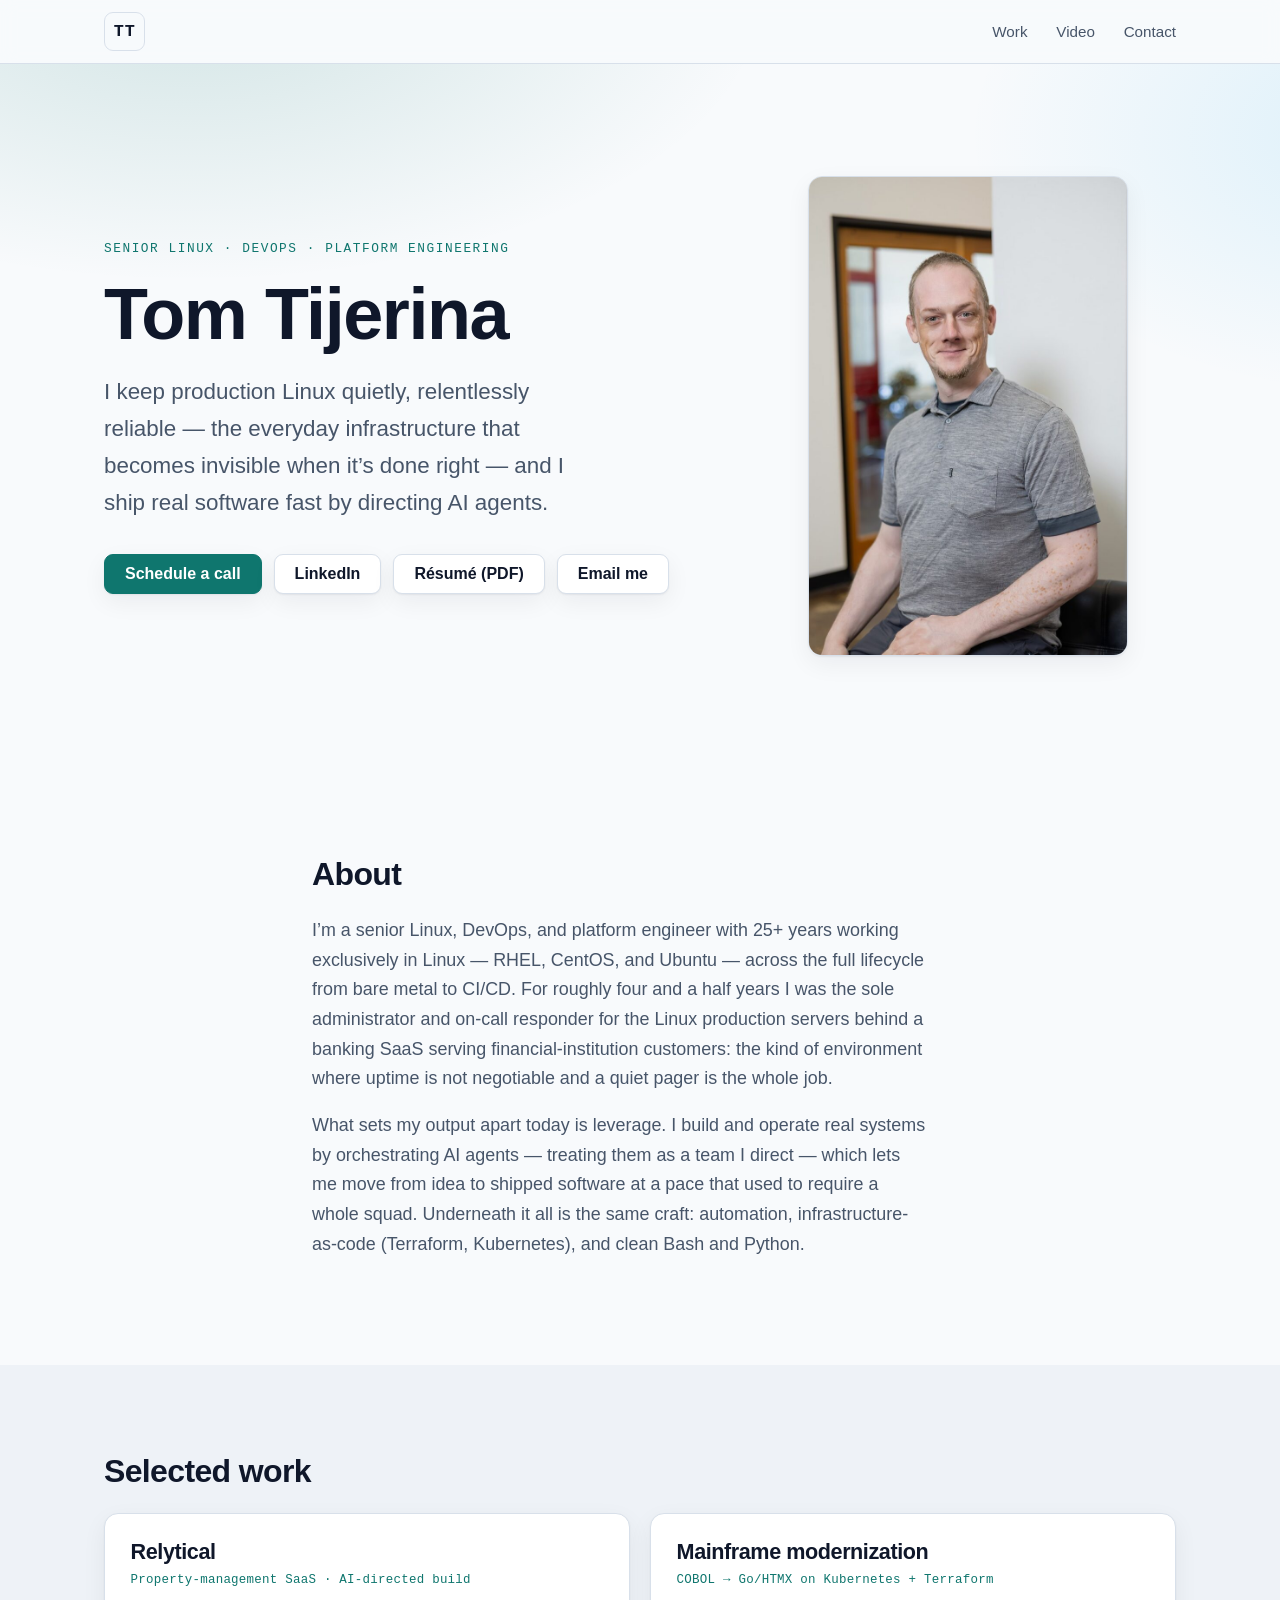
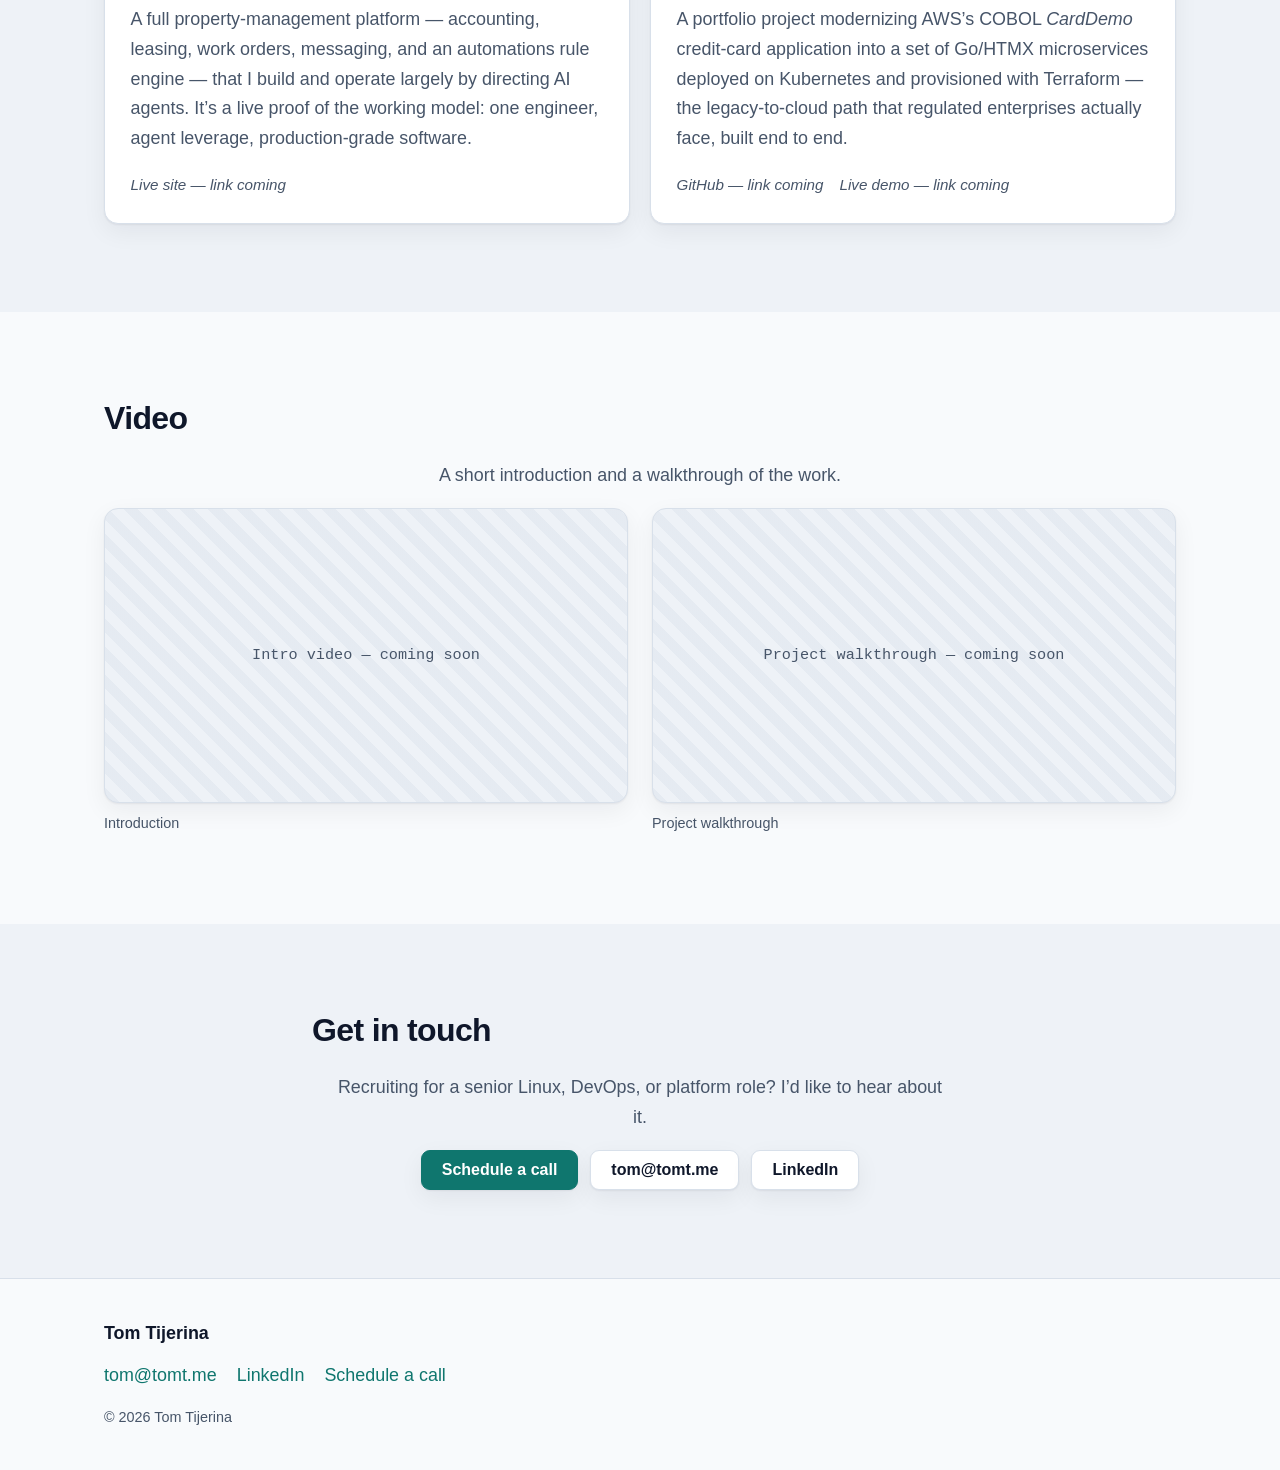
==== index.html @ 02ff0903 "Add tomt.me landing page (static site) Hand-written static "hire me" calling card: hero with headsho" ====
<!DOCTYPE html>
<html lang="en">
<head>
  <meta charset="UTF-8" />
  <meta name="viewport" content="width=device-width, initial-scale=1.0" />

  <title>Tom Tijerina — Senior Linux / DevOps / Platform Engineer</title>
  <meta name="description" content="Senior Linux, DevOps, and Platform engineer with 25+ years in production Linux. Sole on-call administrator behind a banking SaaS. Ships real software by orchestrating AI agents." />
  <meta name="author" content="Tom Tijerina" />
  <link rel="canonical" href="https://tomt.me/" />

  <!-- Favicon -->
  <link rel="icon" href="/favicon.svg" type="image/svg+xml" />

  <!-- Open Graph (LinkedIn, Facebook, Slack, etc.) -->
  <meta property="og:type" content="website" />
  <meta property="og:site_name" content="Tom Tijerina" />
  <meta property="og:title" content="Tom Tijerina — Senior Linux / DevOps / Platform Engineer" />
  <meta property="og:description" content="25+ years in production Linux. Sole on-call administrator behind a banking SaaS. Ships real software by orchestrating AI agents." />
  <meta property="og:url" content="https://tomt.me/" />
  <meta property="og:image" content="https://tomt.me/og-image.png" />
  <meta property="og:image:alt" content="Tom Tijerina — Senior Linux / DevOps / Platform Engineer" />

  <!-- Twitter / X card -->
  <meta name="twitter:card" content="summary_large_image" />
  <meta name="twitter:title" content="Tom Tijerina — Senior Linux / DevOps / Platform Engineer" />
  <meta name="twitter:description" content="25+ years in production Linux. Sole on-call administrator behind a banking SaaS. Ships real software by orchestrating AI agents." />
  <meta name="twitter:image" content="https://tomt.me/og-image.png" />

  <meta name="theme-color" content="#0f172a" media="(prefers-color-scheme: dark)" />
  <meta name="theme-color" content="#f8fafc" media="(prefers-color-scheme: light)" />

  <link rel="stylesheet" href="/styles.css" />
</head>
<body>
  <a class="skip-link" href="#main">Skip to content</a>

  <header class="site-header">
    <nav class="nav" aria-label="Primary">
      <a class="nav__brand" href="/" aria-label="Tom Tijerina — home">TT</a>
      <ul class="nav__links">
        <li><a href="#work">Work</a></li>
        <li><a href="#video">Video</a></li>
        <li><a href="#contact">Contact</a></li>
      </ul>
    </nav>
  </header>

  <main id="main">
    <!-- ===================== HERO ===================== -->
    <section class="hero" aria-labelledby="hero-title">
      <div class="container hero__grid">
        <div class="hero__text">
          <p class="hero__eyebrow">Senior Linux &middot; DevOps &middot; Platform Engineering</p>
          <h1 id="hero-title" class="hero__title">Tom Tijerina</h1>
          <p class="hero__lede">
            I keep production Linux quietly, relentlessly reliable &mdash; the everyday
            infrastructure that becomes invisible when it&rsquo;s done right &mdash; and I ship
            real software fast by directing AI agents.
          </p>

          <div class="cta-row">
            <a class="btn btn--primary" href="https://cal.com/tomtijerina/">
              Schedule a call
            </a>
            <a class="btn" href="https://linkedin.com/in/tomtijerina" rel="noopener">
              LinkedIn
            </a>
            <a class="btn" href="/resume.pdf">
              Résumé (PDF)
            </a>
            <a class="btn" href="mailto:tom@tomt.me">
              Email me
            </a>
          </div>
        </div>

        <figure class="hero__portrait">
          <img src="/hero.jpg" width="733" height="1100"
               alt="Tom Tijerina" fetchpriority="high" />
        </figure>
      </div>
    </section>

    <!-- ===================== ABOUT ===================== -->
    <section class="section" id="about" aria-labelledby="about-title">
      <div class="container container--narrow">
        <h2 id="about-title" class="section__title">About</h2>
        <p class="prose">
          I&rsquo;m a senior Linux, DevOps, and platform engineer with 25+ years working
          exclusively in Linux &mdash; RHEL, CentOS, and Ubuntu &mdash; across the full
          lifecycle from bare metal to CI/CD. For roughly four and a half years I was the
          sole administrator and on-call responder for the Linux production servers behind
          a banking SaaS serving financial-institution customers: the kind of environment
          where uptime is not negotiable and a quiet pager is the whole job.
        </p>
        <p class="prose">
          What sets my output apart today is leverage. I build and operate real systems by
          orchestrating AI agents &mdash; treating them as a team I direct &mdash; which lets me
          move from idea to shipped software at a pace that used to require a whole squad.
          Underneath it all is the same craft: automation, infrastructure-as-code
          (Terraform, Kubernetes), and clean Bash and Python.
        </p>
      </div>
    </section>

    <!-- ===================== SELECTED WORK ===================== -->
    <section class="section section--alt" id="work" aria-labelledby="work-title">
      <div class="container">
        <h2 id="work-title" class="section__title">Selected work</h2>
        <div class="cards">

          <article class="card">
            <h3 class="card__title">Relytical</h3>
            <p class="card__tag">Property-management SaaS &middot; AI-directed build</p>
            <p class="card__body">
              A full property-management platform &mdash; accounting, leasing, work orders,
              messaging, and an automations rule engine &mdash; that I build and operate
              largely by directing AI agents. It&rsquo;s a live proof of the working model:
              one engineer, agent leverage, production-grade software.
            </p>
            <p class="card__links">
              <!-- PLACEHOLDER: replace # with the live/marketing URL when public -->
              <a href="#" aria-disabled="true">Live site &mdash; link coming</a>
            </p>
          </article>

          <article class="card">
            <h3 class="card__title">Mainframe modernization</h3>
            <p class="card__tag">COBOL &rarr; Go/HTMX on Kubernetes + Terraform</p>
            <p class="card__body">
              A portfolio project modernizing AWS&rsquo;s COBOL <em>CardDemo</em> credit-card
              application into a set of Go/HTMX microservices deployed on Kubernetes and
              provisioned with Terraform &mdash; the legacy-to-cloud path that regulated
              enterprises actually face, built end to end.
            </p>
            <p class="card__links">
              <!-- PLACEHOLDER: replace # with the GitHub repo + live demo URLs -->
              <a href="#" aria-disabled="true">GitHub &mdash; link coming</a>
              <a href="#" aria-disabled="true">Live demo &mdash; link coming</a>
            </p>
          </article>

        </div>
      </div>
    </section>

    <!-- ===================== VIDEO ===================== -->
    <section class="section" id="video" aria-labelledby="video-title">
      <div class="container">
        <h2 id="video-title" class="section__title">Video</h2>
        <p class="prose prose--center">
          A short introduction and a walkthrough of the work.
        </p>
        <div class="video-grid">

          <figure class="video">
            <div class="video__frame">
              <!--
                PLACEHOLDER video embed. Replace this whole block with a real iframe, e.g.:

                <iframe
                  src="https://www.youtube.com/embed/VIDEO_ID"
                  title="Introduction — Tom Tijerina"
                  loading="lazy"
                  allow="accelerometer; autoplay; clipboard-write; encrypted-media; gyroscope; picture-in-picture; web-share"
                  allowfullscreen></iframe>

                Or a Cloudflare Stream embed:
                <iframe
                  src="https://customer-CODE.cloudflarestream.com/VIDEO_ID/iframe"
                  title="Introduction — Tom Tijerina"
                  loading="lazy"
                  allow="accelerometer; gyroscope; autoplay; encrypted-media; picture-in-picture;"
                  allowfullscreen></iframe>
              -->
              <div class="video__placeholder" role="img" aria-label="Video coming soon: introduction">
                <span>Intro video &mdash; coming soon</span>
              </div>
            </div>
            <figcaption class="video__caption">Introduction</figcaption>
          </figure>

          <figure class="video">
            <div class="video__frame">
              <!--
                PLACEHOLDER video embed. Replace with a real iframe (see markup above).
              -->
              <div class="video__placeholder" role="img" aria-label="Video coming soon: project walkthrough">
                <span>Project walkthrough &mdash; coming soon</span>
              </div>
            </div>
            <figcaption class="video__caption">Project walkthrough</figcaption>
          </figure>

        </div>
      </div>
    </section>

    <!-- ===================== CONTACT ===================== -->
    <section class="section section--alt" id="contact" aria-labelledby="contact-title">
      <div class="container container--narrow">
        <h2 id="contact-title" class="section__title">Get in touch</h2>
        <p class="prose prose--center">
          Recruiting for a senior Linux, DevOps, or platform role? I&rsquo;d like to hear
          about it.
        </p>
        <div class="cta-row cta-row--center">
          <a class="btn btn--primary" href="https://cal.com/tomtijerina/">Schedule a call</a>
          <a class="btn" href="mailto:tom@tomt.me">tom@tomt.me</a>
          <a class="btn" href="https://linkedin.com/in/tomtijerina" rel="noopener">LinkedIn</a>
        </div>
      </div>
    </section>
  </main>

  <footer class="site-footer">
    <div class="container">
      <p class="site-footer__name">Tom Tijerina</p>
      <ul class="site-footer__links">
        <li><a href="mailto:tom@tomt.me">tom@tomt.me</a></li>
        <li><a href="https://linkedin.com/in/tomtijerina" rel="noopener">LinkedIn</a></li>
        <li><a href="https://cal.com/tomtijerina/">Schedule a call</a></li>
      </ul>
      <p class="site-footer__note">&copy; <span id="year">2026</span> Tom Tijerina</p>
    </div>
  </footer>

  <script src="/script.js" defer></script>
</body>
</html>
---- styles.css ----
/* =========================================================
   Tom Tijerina — hire-me landing page
   Pure static, no build step, no external dependencies.
   Mobile-first, responsive, prefers-color-scheme aware.
   ========================================================= */

/* ---------- Design tokens ---------- */
:root {
  --font-sans: -apple-system, BlinkMacSystemFont, "Segoe UI", Roboto, Helvetica,
    Arial, "Apple Color Emoji", "Segoe UI Emoji", sans-serif;
  --font-mono: ui-monospace, SFMono-Regular, "SF Mono", Menlo, Consolas,
    "Liberation Mono", monospace;

  --maxw: 72rem;
  --maxw-narrow: 46rem;
  --radius: 14px;
  --radius-sm: 9px;

  /* Light theme (default) */
  --bg: #f8fafc;
  --bg-alt: #eef2f7;
  --surface: #ffffff;
  --text: #0f172a;
  --text-muted: #475569;
  --border: #d8e0ea;
  --accent: #0f766e;         /* teal — restrained, professional */
  --accent-strong: #0b5b54;
  --accent-contrast: #ffffff;
  --focus: #0ea5e9;
  --shadow: 0 1px 2px rgba(15, 23, 42, .06), 0 8px 24px rgba(15, 23, 42, .06);
}

@media (prefers-color-scheme: dark) {
  :root {
    --bg: #0b1120;
    --bg-alt: #0f172a;
    --surface: #131c30;
    --text: #e8eef7;
    --text-muted: #9fb0c6;
    --border: #24304a;
    --accent: #2dd4bf;
    --accent-strong: #5eead4;
    --accent-contrast: #04211d;
    --focus: #38bdf8;
    --shadow: 0 1px 2px rgba(0, 0, 0, .4), 0 12px 32px rgba(0, 0, 0, .35);
  }
}

/* ---------- Reset / base ---------- */
*, *::before, *::after { box-sizing: border-box; }

html { scroll-behavior: smooth; -webkit-text-size-adjust: 100%; }

@media (prefers-reduced-motion: reduce) {
  html { scroll-behavior: auto; }
  * { animation-duration: .001ms !important; transition-duration: .001ms !important; }
}

body {
  margin: 0;
  font-family: var(--font-sans);
  font-size: clamp(1rem, 0.96rem + 0.2vw, 1.125rem);
  line-height: 1.65;
  color: var(--text);
  background: var(--bg);
  -webkit-font-smoothing: antialiased;
  text-rendering: optimizeLegibility;
}

h1, h2, h3 { line-height: 1.15; letter-spacing: -0.02em; margin: 0; }

a { color: var(--accent); text-decoration: none; }
a:hover { text-decoration: underline; }

img, svg { max-width: 100%; height: auto; display: block; }

:focus-visible {
  outline: 3px solid var(--focus);
  outline-offset: 2px;
  border-radius: 4px;
}

.skip-link {
  position: absolute;
  left: -9999px;
  top: 0;
  background: var(--accent);
  color: var(--accent-contrast);
  padding: .6rem 1rem;
  border-radius: 0 0 var(--radius-sm) 0;
  z-index: 100;
}
.skip-link:focus { left: 0; }

/* ---------- Layout ---------- */
.container {
  width: 100%;
  max-width: var(--maxw);
  margin-inline: auto;
  padding-inline: clamp(1.15rem, 4vw, 2.5rem);
}
.container--narrow { max-width: var(--maxw-narrow); }

.section { padding-block: clamp(3rem, 8vw, 5.5rem); }
.section--alt { background: var(--bg-alt); }

.section__title {
  font-size: clamp(1.5rem, 1.2rem + 1.4vw, 2rem);
  margin-bottom: 1.5rem;
}

.prose { color: var(--text-muted); max-width: 62ch; margin: 0 0 1.1rem; }
.prose--center { margin-inline: auto; text-align: center; }

/* ---------- Header / nav ---------- */
.site-header {
  position: sticky;
  top: 0;
  z-index: 50;
  background: color-mix(in srgb, var(--bg) 88%, transparent);
  backdrop-filter: saturate(1.4) blur(8px);
  border-bottom: 1px solid var(--border);
}
.nav {
  display: flex;
  align-items: center;
  justify-content: space-between;
  gap: 1rem;
  max-width: var(--maxw);
  margin-inline: auto;
  padding: .75rem clamp(1.15rem, 4vw, 2.5rem);
}
.nav__brand {
  font-family: var(--font-mono);
  font-weight: 700;
  font-size: 1.05rem;
  letter-spacing: .05em;
  color: var(--text);
  border: 1.5px solid var(--border);
  border-radius: var(--radius-sm);
  padding: .3rem .55rem;
}
.nav__brand:hover { text-decoration: none; border-color: var(--accent); }
.nav__links {
  display: flex;
  gap: clamp(.9rem, 3vw, 1.8rem);
  list-style: none;
  margin: 0;
  padding: 0;
}
.nav__links a { color: var(--text-muted); font-size: .95rem; }
.nav__links a:hover { color: var(--text); }

/* ---------- Hero ---------- */
.hero {
  padding-block: clamp(3.5rem, 10vw, 7rem);
  background:
    radial-gradient(60rem 30rem at 15% -10%, color-mix(in srgb, var(--accent) 16%, transparent), transparent 60%),
    radial-gradient(50rem 30rem at 110% 10%, color-mix(in srgb, var(--focus) 12%, transparent), transparent 55%);
}
.hero__eyebrow {
  font-family: var(--font-mono);
  text-transform: uppercase;
  letter-spacing: .12em;
  font-size: .8rem;
  color: var(--accent);
  margin: 0 0 .9rem;
}
.hero__title {
  font-size: clamp(2.5rem, 1.8rem + 4vw, 4.5rem);
  margin-bottom: 1.1rem;
}
.hero__lede {
  font-size: clamp(1.1rem, 1rem + 0.6vw, 1.4rem);
  color: var(--text-muted);
  max-width: 40ch;
  margin: 0 0 2rem;
}

/* Hero portrait layout */
.hero__grid {
  display: grid;
  gap: clamp(2rem, 5vw, 3.5rem);
  grid-template-columns: 1fr;
  align-items: center;
}
@media (min-width: 46rem) {
  .hero__grid { grid-template-columns: 1.3fr 0.9fr; }
}
.hero__portrait { margin: 0; justify-self: center; }
.hero__portrait img {
  width: 100%;
  max-width: 20rem;
  border-radius: var(--radius);
  border: 1px solid var(--border);
  box-shadow: var(--shadow);
}

/* ---------- Buttons ---------- */
.cta-row {
  display: flex;
  flex-wrap: wrap;
  gap: .75rem;
}
.cta-row--center { justify-content: center; }

.btn {
  display: inline-flex;
  align-items: center;
  justify-content: center;
  gap: .5rem;
  padding: .7rem 1.25rem;
  font-size: 1rem;
  font-weight: 600;
  line-height: 1;
  color: var(--text);
  background: var(--surface);
  border: 1.5px solid var(--border);
  border-radius: var(--radius-sm);
  box-shadow: var(--shadow);
  transition: transform .12s ease, border-color .12s ease, background .12s ease;
}
.btn:hover {
  text-decoration: none;
  transform: translateY(-1px);
  border-color: var(--accent);
}
.btn--primary {
  color: var(--accent-contrast);
  background: var(--accent);
  border-color: var(--accent);
}
.btn--primary:hover { background: var(--accent-strong); border-color: var(--accent-strong); }

/* ---------- Cards ---------- */
.cards {
  display: grid;
  gap: 1.25rem;
  grid-template-columns: 1fr;
}
@media (min-width: 46rem) {
  .cards { grid-template-columns: repeat(2, 1fr); }
}
.card {
  background: var(--surface);
  border: 1px solid var(--border);
  border-radius: var(--radius);
  padding: 1.6rem;
  box-shadow: var(--shadow);
  display: flex;
  flex-direction: column;
}
.card__title { font-size: 1.35rem; margin-bottom: .35rem; }
.card__tag {
  font-family: var(--font-mono);
  font-size: .78rem;
  letter-spacing: .02em;
  color: var(--accent);
  margin: 0 0 .9rem;
}
.card__body { color: var(--text-muted); margin: 0 0 1.2rem; }
.card__links {
  margin: auto 0 0;
  display: flex;
  flex-wrap: wrap;
  gap: 1rem;
  font-size: .95rem;
}
.card__links a[aria-disabled="true"] {
  color: var(--text-muted);
  font-style: italic;
  cursor: not-allowed;
  pointer-events: none;
}

/* ---------- Video ---------- */
.video-grid {
  display: grid;
  gap: 1.5rem;
  grid-template-columns: 1fr;
}
@media (min-width: 46rem) {
  .video-grid { grid-template-columns: repeat(2, 1fr); }
}
.video { margin: 0; }
.video__frame {
  position: relative;
  aspect-ratio: 16 / 9;
  border-radius: var(--radius);
  overflow: hidden;
  border: 1px solid var(--border);
  box-shadow: var(--shadow);
  background: var(--bg-alt);
}
.video__frame iframe {
  position: absolute;
  inset: 0;
  width: 100%;
  height: 100%;
  border: 0;
}
.video__placeholder {
  position: absolute;
  inset: 0;
  display: grid;
  place-items: center;
  color: var(--text-muted);
  font-family: var(--font-mono);
  font-size: .95rem;
  background:
    repeating-linear-gradient(
      45deg,
      color-mix(in srgb, var(--border) 40%, transparent) 0 10px,
      transparent 10px 20px);
}
.video__caption {
  margin-top: .6rem;
  font-size: .9rem;
  color: var(--text-muted);
}

/* ---------- Footer ---------- */
.site-footer {
  border-top: 1px solid var(--border);
  padding-block: 2.5rem;
  background: var(--bg);
}
.site-footer__name { font-weight: 700; margin: 0 0 .75rem; }
.site-footer__links {
  list-style: none;
  display: flex;
  flex-wrap: wrap;
  gap: 1.25rem;
  padding: 0;
  margin: 0 0 1rem;
}
.site-footer__note { color: var(--text-muted); font-size: .9rem; margin: 0; }
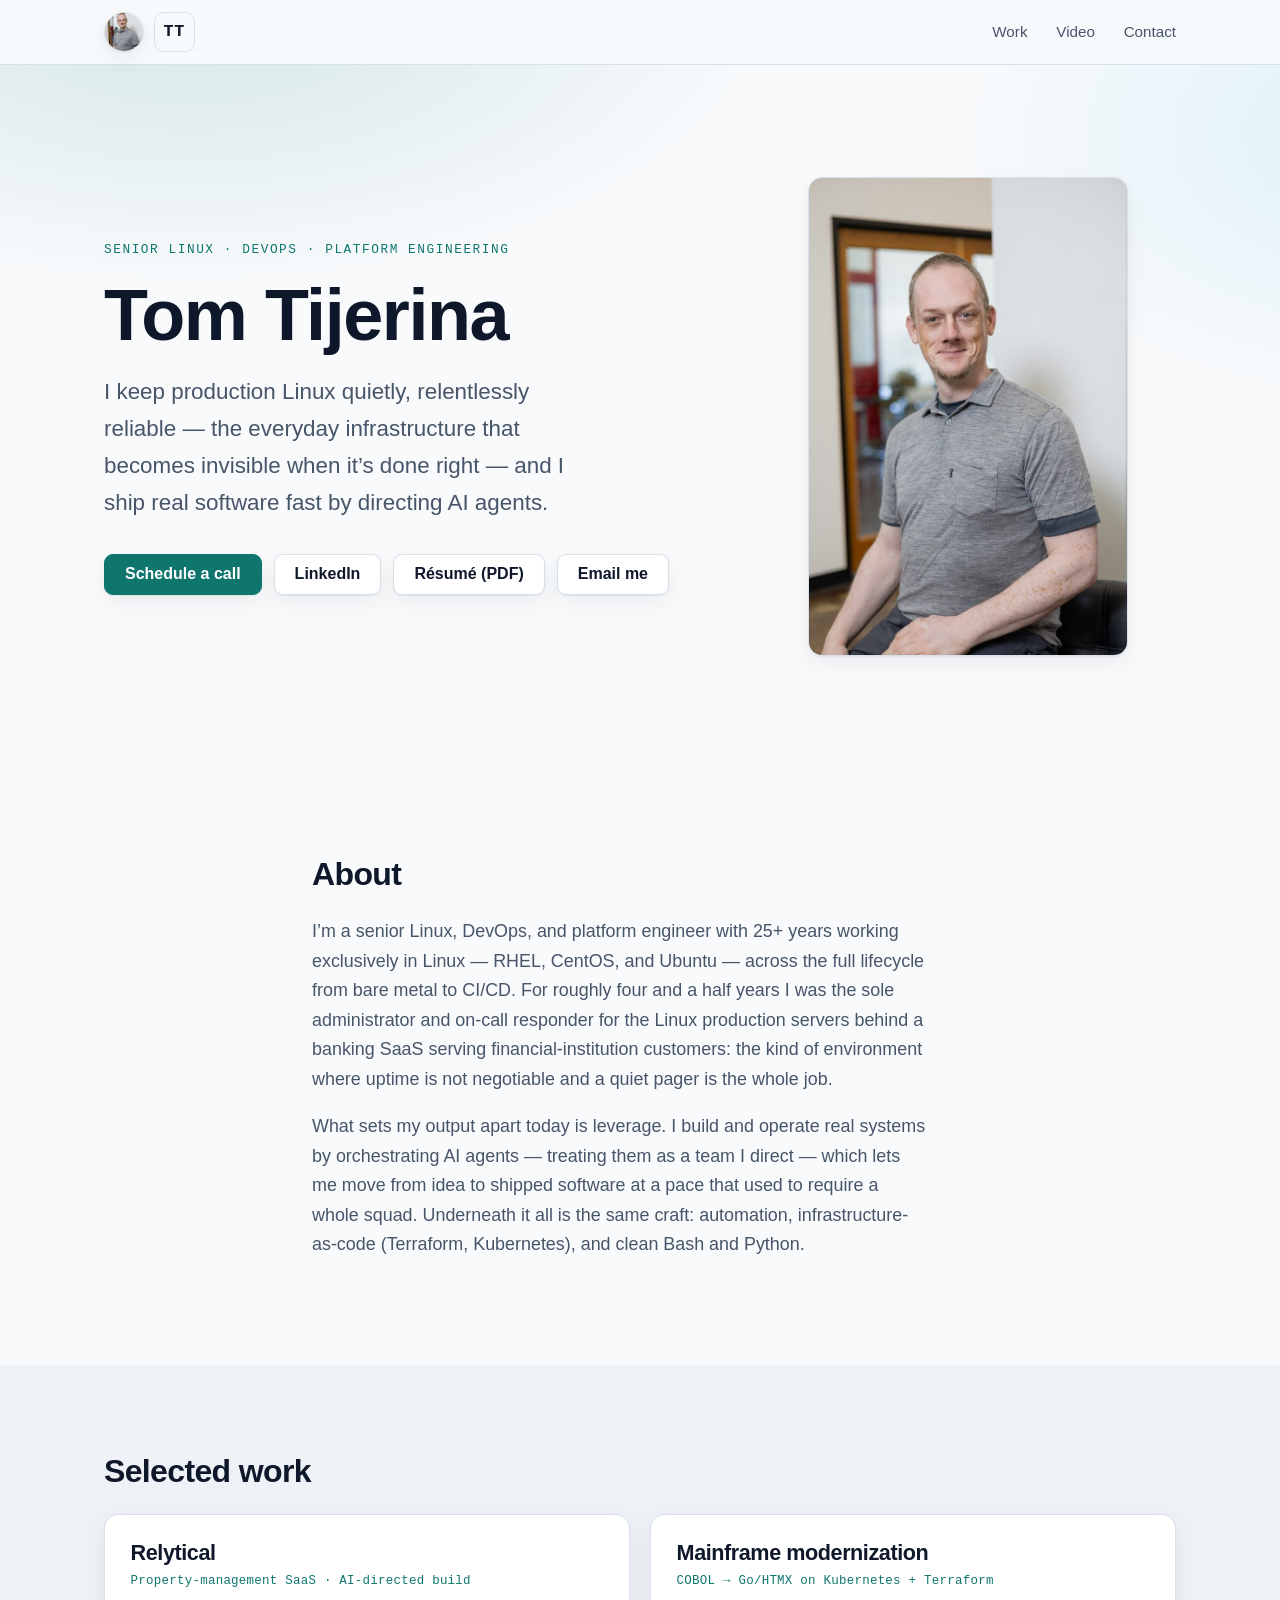
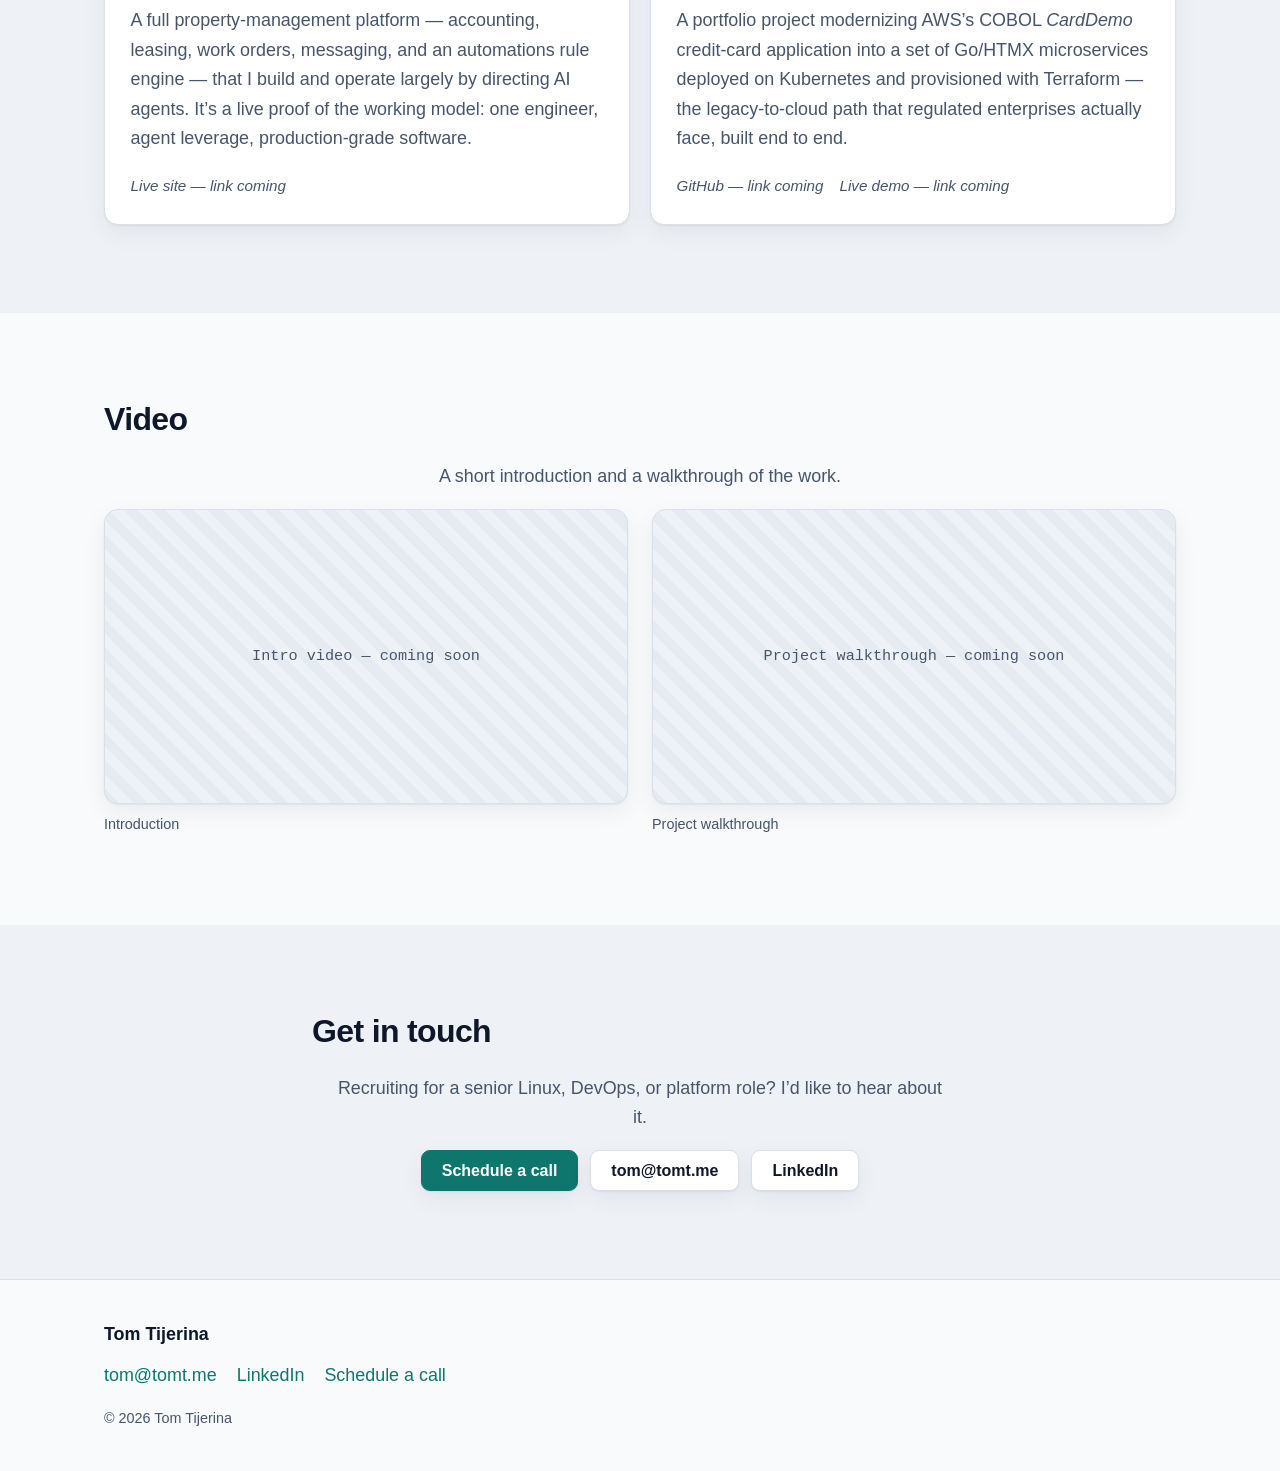
==== commit d1665ba2: "Finalize CardSys story page and add site-wide round avatar brand mark WHY: The published CardSys cas" ====
--- a/index.html
+++ b/index.html
@@ -37,7 +37,12 @@
 
   <header class="site-header">
     <nav class="nav" aria-label="Primary">
-      <a class="nav__brand" href="/" aria-label="Tom Tijerina — home">TT</a>
+      <div class="nav__brand-group">
+        <a class="brand-avatar-link" href="/" aria-label="Tom Tijerina — home">
+          <img class="brand-avatar" src="/hero.jpg" width="40" height="40" alt="Tom Tijerina" />
+        </a>
+        <a class="nav__brand" href="/" aria-label="Tom Tijerina — home">TT</a>
+      </div>
       <ul class="nav__links">
         <li><a href="#work">Work</a></li>
         <li><a href="#video">Video</a></li>
--- a/styles.css
+++ b/styles.css
@@ -141,6 +141,21 @@
   padding: .3rem .55rem;
 }
 .nav__brand:hover { text-decoration: none; border-color: var(--accent); }
+
+/* Round mini-avatar brand mark, recurring in the header on every page */
+.nav__brand-group { display: flex; align-items: center; gap: .6rem; }
+.brand-avatar-link { display: inline-flex; border-radius: 50%; line-height: 0; }
+.brand-avatar {
+  width: 40px;
+  height: 40px;
+  border-radius: 50%;
+  object-fit: cover;
+  border: 1.5px solid var(--border);
+  box-shadow: var(--shadow);
+  transition: border-color .12s ease;
+}
+.brand-avatar-link:hover .brand-avatar { border-color: var(--accent); }
+
 .nav__links {
   display: flex;
   gap: clamp(.9rem, 3vw, 1.8rem);
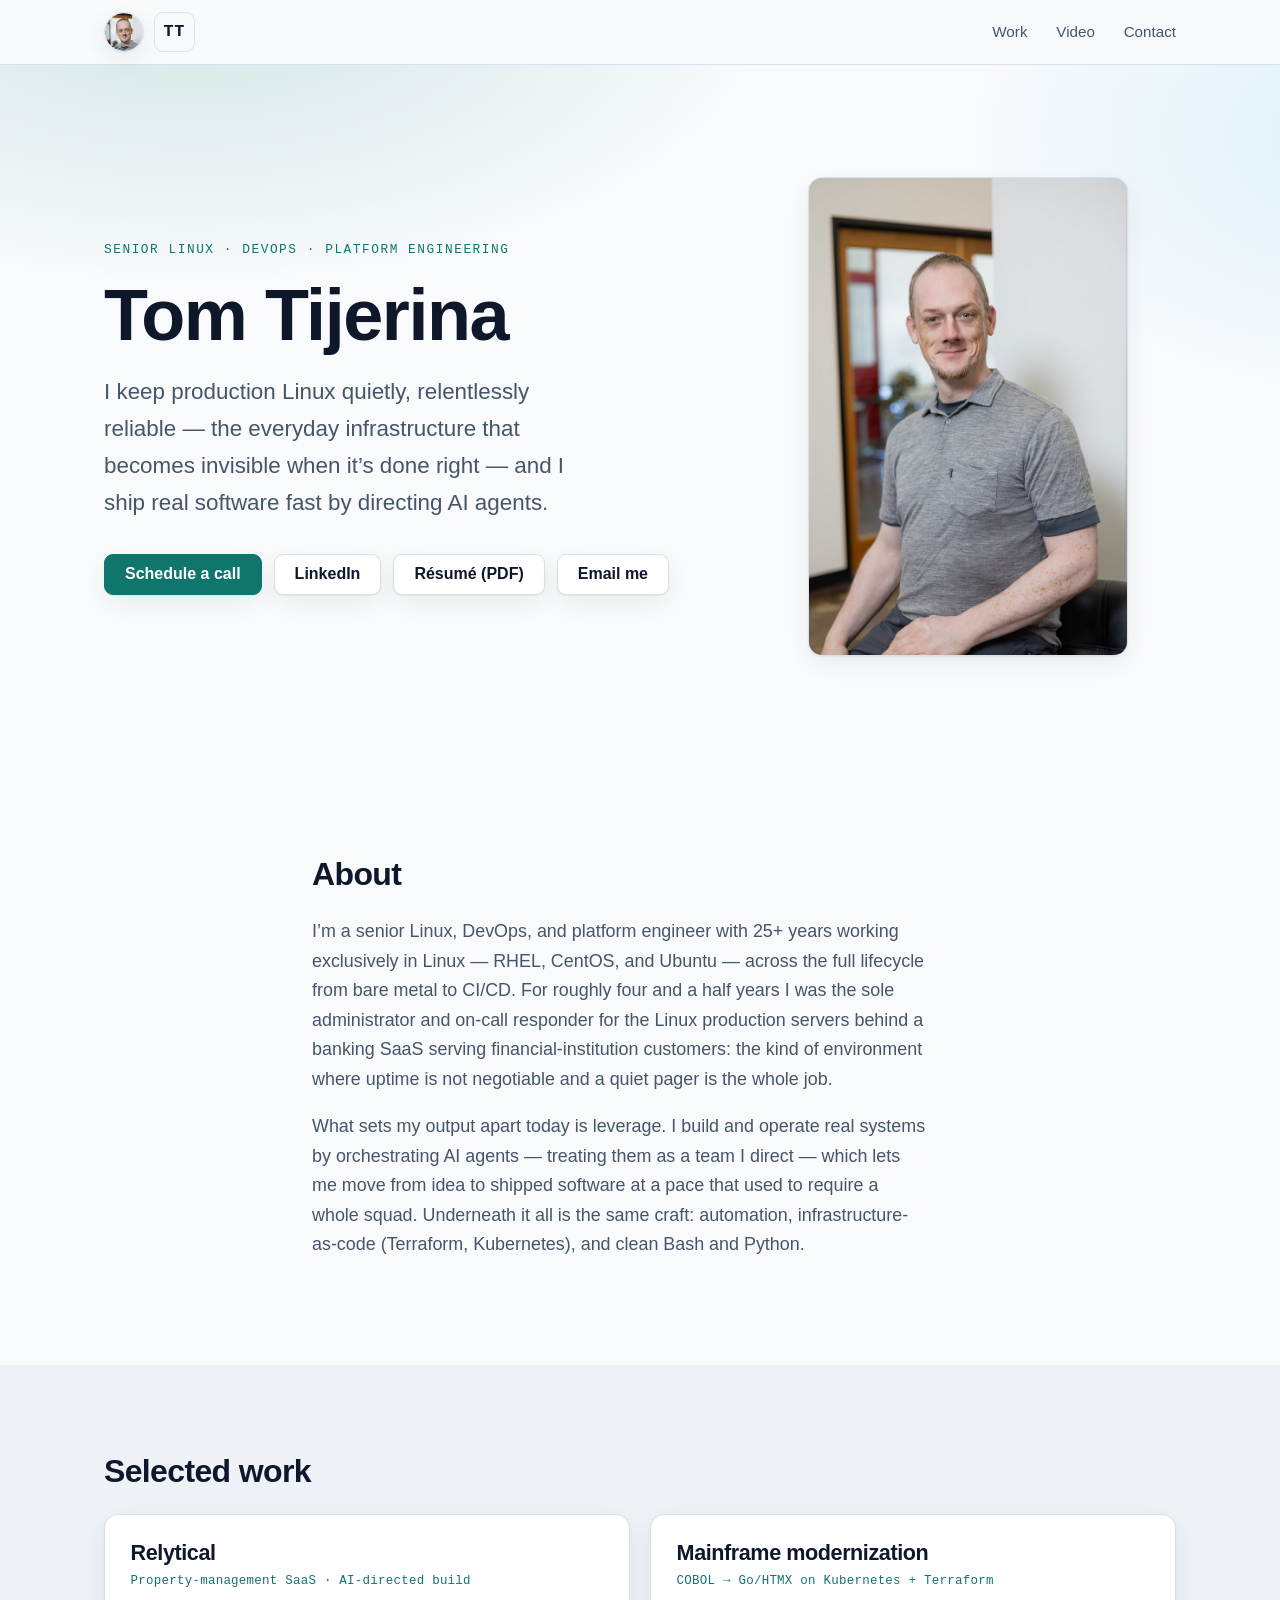
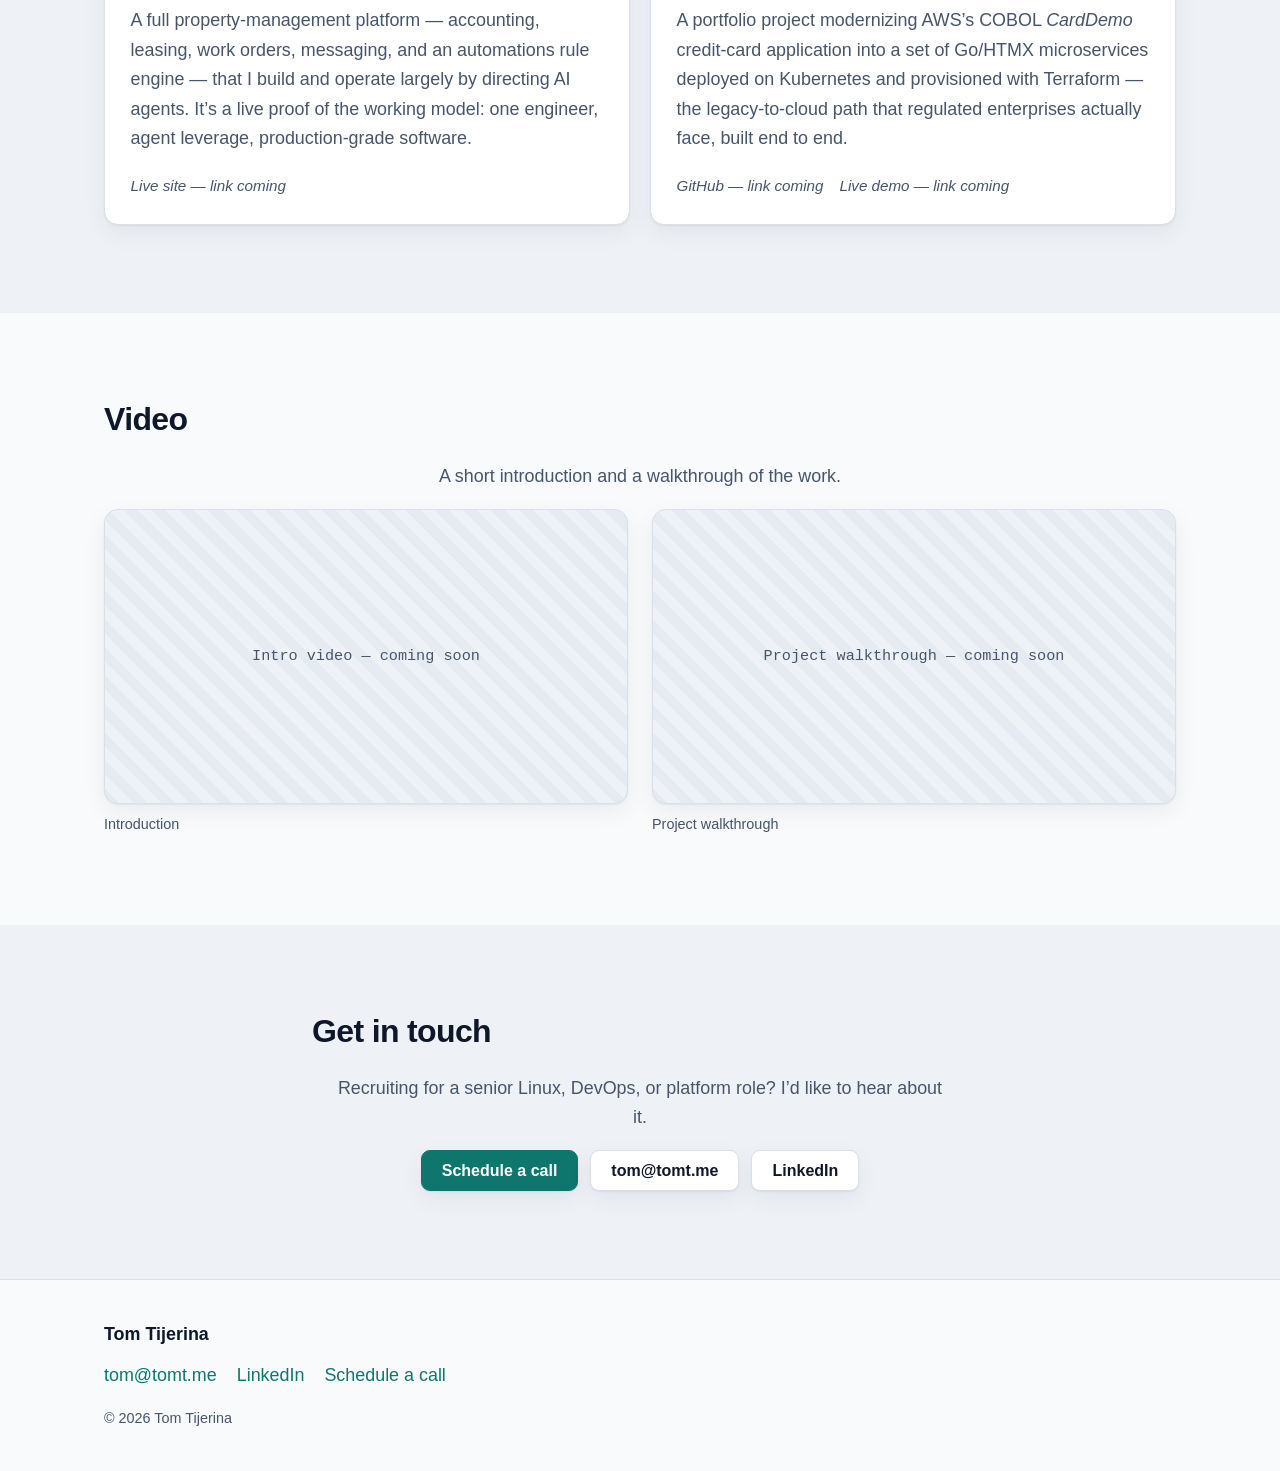
==== commit 15c35455: "Sync story text to final draft; ship a real transparent round avatar WHY: Two reasons, both about ma" ====
--- a/index.html
+++ b/index.html
@@ -39,7 +39,7 @@
     <nav class="nav" aria-label="Primary">
       <div class="nav__brand-group">
         <a class="brand-avatar-link" href="/" aria-label="Tom Tijerina — home">
-          <img class="brand-avatar" src="/hero.jpg" width="40" height="40" alt="Tom Tijerina" />
+          <img class="brand-avatar" src="/avatar.png" width="40" height="40" alt="Tom Tijerina" />
         </a>
         <a class="nav__brand" href="/" aria-label="Tom Tijerina — home">TT</a>
       </div>
